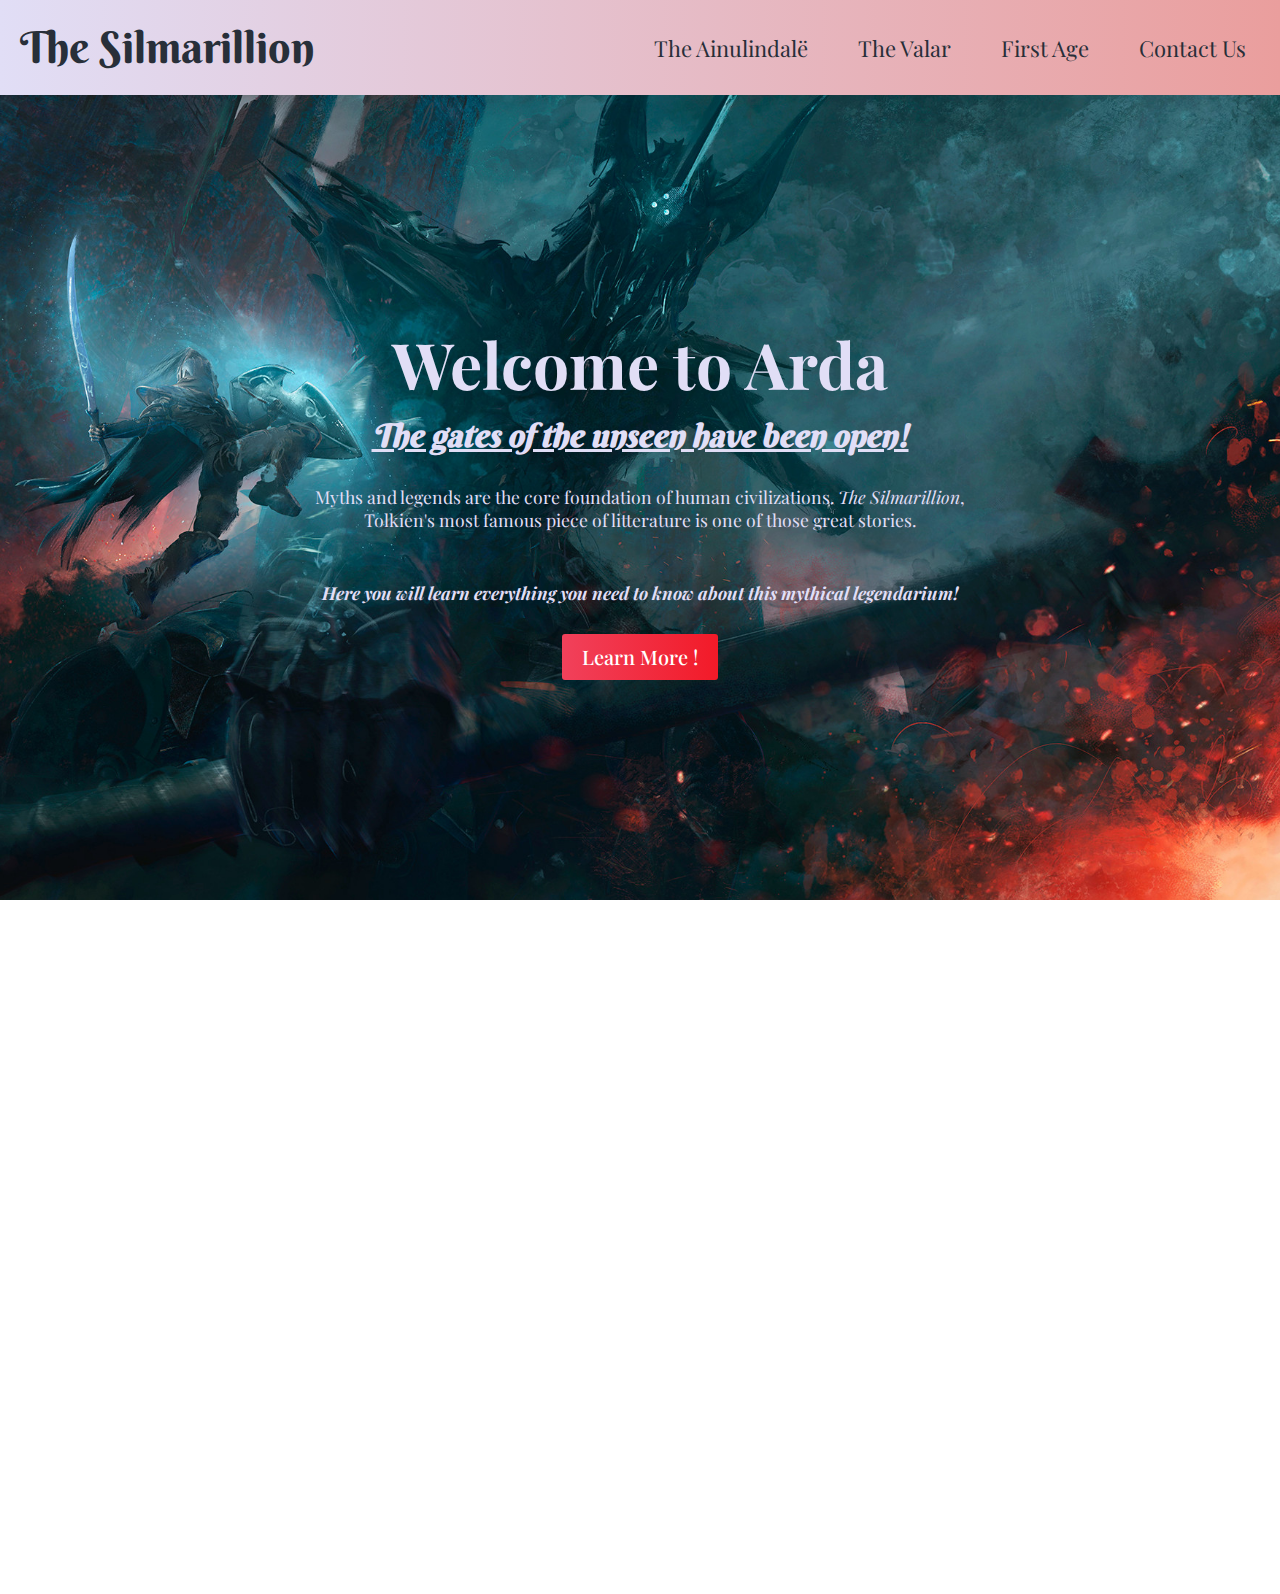
==== index.html @ ca3f46c8 "Second major commit to the home page" ====
<!DOCTYPE html>
<html lang="en">
  <head>
    <meta charset="UTF-8" />
    <meta http-equiv="X-UA-Compatible" content="IE=edge" />
    <meta name="viewport" content="width=device-width, initial-scale=1.0" />
    <!-- FONT PLAYFAIR DISPLAY -->
    <link rel="preconnect" href="https://fonts.googleapis.com" />
    <link rel="preconnect" href="https://fonts.gstatic.com" crossorigin />
    <link
      href="https://fonts.googleapis.com/css2?family=Playfair+Display:wght@500&display=swap"
      rel="stylesheet"
    />
    <!-- FONT BERSHIRE SWASH -->
    <link rel="preconnect" href="https://fonts.googleapis.com" />
    <link rel="preconnect" href="https://fonts.gstatic.com" crossorigin />
    <link
      href="https://fonts.googleapis.com/css2?family=Berkshire+Swash&display=swap"
      rel="stylesheet"
    />

    <link rel="stylesheet" href="style.css" />
    <title>The Silmarillion</title>
  </head>
  <body>
    <header>
      <nav class="navbar">
        <!-- LOGO -->
        <div class="logo"><a href="/index.html">The Silmarillion</a></div>
        <!-- Navigation Menus -->
        <ul class="nav-links">
          <!-- USING CHECKBOX HACK -->
          <input type="checkbox" id="checkbox_toggle" />
          <label for="checkbox_toggle" class="hamburger">&#9776;</label>
          <!-- NAVIGATION MENUS -->
          <div class="menu">
            <li><a href="./ainulindale.html">The Ainulindalë</a></li>
            <li><a href="/valar.html">The Valar</a></li>
            <li><a href="/first-age.html">First Age</a></li>
            <li><a href="/contact.html">Contact Us</a></li>
          </div>
        </ul>
      </nav>
    </header>
    <section class="cover-img">
      <div class="call-to-action">
        <h1 class="welcome">Welcome to Arda</h1>
        <h2 class="intro">The gates of the unseen have been open!</h2>
        <p class="prophecie">
          Myths and legends are the core foundation of human civilizations.
          <em>The Silmarillion</em>, Tolkien's most famous piece of litterature
          is one of those great stories.
        </p>
        <p class="prophecie">
          <strong
            ><em>
              Here you will learn everything you need to know about this
              mythical legendarium!
            </em></strong
          >
        </p>

        <button class="button">Learn More !</button>
      </div>
    </section>

    <h2 class="secondary-title">Explore Our Content</h2>
    <section class="table-content">
      <div>
        <img src="images/eru-illuvatar.jpg" alt="Eru Illuvatar" />
        <h3>The Ainulindalë</h3>
        <p>The Creation of Arda</p>
      </div>
      <div>
        <img src="images/manwe.jpg" alt="Manwe" />
        <h3>The Valar</h3>
        <p>Eru's angelic spirit</p>
      </div>
      <div>
        <img src="images/tree.jpg" alt="tree" />
        <h3>The First Age</h3>
        <p>In the beginning were the two trees...</p>
      </div>
    </section>

    <script src="script.js"></script>
    <footer class="footer">
      <p>Copyright &copy; 2022 Andreas Leoncedis & J.R.R. Tolkien Corporate</p>
    </footer>
  </body>
</html>
---- style.css ----
/* NAVBAR STYLING START */
* {
  margin: 0;
  padding: 0;
  box-sizing: border-box;
}

html {
  position: relative;
}

body,
html {
  height: 100%;
  width: 100%;
  overflow: auto;
}

a {
  text-decoration: none;
}

li {
  list-style: none;
}

.navbar {
  display: flex;
  align-items: center;
  justify-content: space-between;
  padding: 20px;
  background-image: linear-gradient(to right, #e1def6, #ea9e9d);
  color: #282f39;
  box-shadow: 0px 4 px 22px rgb(116 130 151 / 14%);
}

.nav-links a {
  color: #282f39;
}

/* LOGO */

.logo {
  font-size: 44px;
  font-family: "Berkshire Swash", cursive;
}

.logo a {
  text-decoration: none;
  color: #282f39;
}

.logo a:hover {
  color: #a095e6;
  border-radius: 5px;
  transition: 0.3s ease;
}

/* NAVBAR MENU */

.menu {
  display: flex;
  gap: 1em;
  font-size: 22px;
  font-family: "Playfair Display", serif;
}

.menu li a:hover {
  color: #fff;
  border-radius: 5px;
  transition: 0.3s ease;
  cursor: pointer;
}

.menu li {
  padding: 5px 14px;
}

/* COVER IMAGE */

.cover-img {
  background-image: url("images/silmarillion.jpg");
  height: 90%;
  background-position: center;
  background-repeat: no-repeat;
  background-size: cover;
  display: flex;
  justify-content: center;
}

/* CALL TO ACTION */

.call-to-action {
  font-family: "Playfair Display", serif;
  color: #e1def6;
  display: flex;
  flex-direction: column;
  align-items: center;
  gap: 10px;
  justify-content: center;
}

.welcome {
  font-size: 4rem;
}

.intro {
  font-size: 2rem;
  font-style: italic;
  font-family: "Berkshire Swash", cursive;
  text-decoration: underline;
}

.prophecie {
  max-width: 700px;
  text-align: center;
  margin: 20px;
  font-size: 1.1rem;
}

.button {
  background-image: linear-gradient(to right, #f1415b, #f21a28);
  color: #fff;
  border: none;
  border-radius: 3px;
  padding: 12px 20px;
  font-family: "Playfair Display", serif;
  font-size: 20px;
  font-weight: 500;
  line-height: 22px;
  transition: transform 1s;
}

.button:hover {
  box-shadow: none;
  cursor: pointer;
  transform: scale(1.05);
}

/* TABLE CONTENT SECTION */

.secondary-title {
}

.table-content {
  display: flex;
  justify-content: space-around;
  flex-direction: row;
  flex-wrap: wrap;
  background-image: linear-gradient(to right, #e1def6, #ea9e9d);
}

.table-content div img {
  background-size: contain;
  max-width: 500px;
  max-height: 600px;
  border-radius: 8px;
}

.table-content

/* FOOTER */

.footer {
  color: #e1def6;
  background-color: #0b222a;
  text-align: center;
}

/* RESPONSIVE NAVBAR MENU STARTS */
/* CHECKBOX HACK */

input[type="checkbox"] {
  display: none;
}

/* HAMBURGER MENU */

.hamburger {
  display: none;
  font-size: 24px;
  user-select: none;
}

/* APPLYING MEDIA QUERIES */

@media (max-width: 768px) {
  .menu {
    display: none;
    position: absolute;
    background-image: linear-gradient(to right, #e1def6, #ea9e9d);
    right: 0;
    left: 0;
    text-align: center;
    padding: 16px 0;
  }

  .menu li:hover {
    display: inline-block;
    color: #fff;
    transition: 0.3s ease;
  }

  .menu li + li {
    margin-top: 12px;
  }

  input[type="checkbox"]:checked ~ .menu {
    display: block;
  }

  .hamburger {
    display: block;
  }

  .call-to-action {
    text-align: center;
  }
}
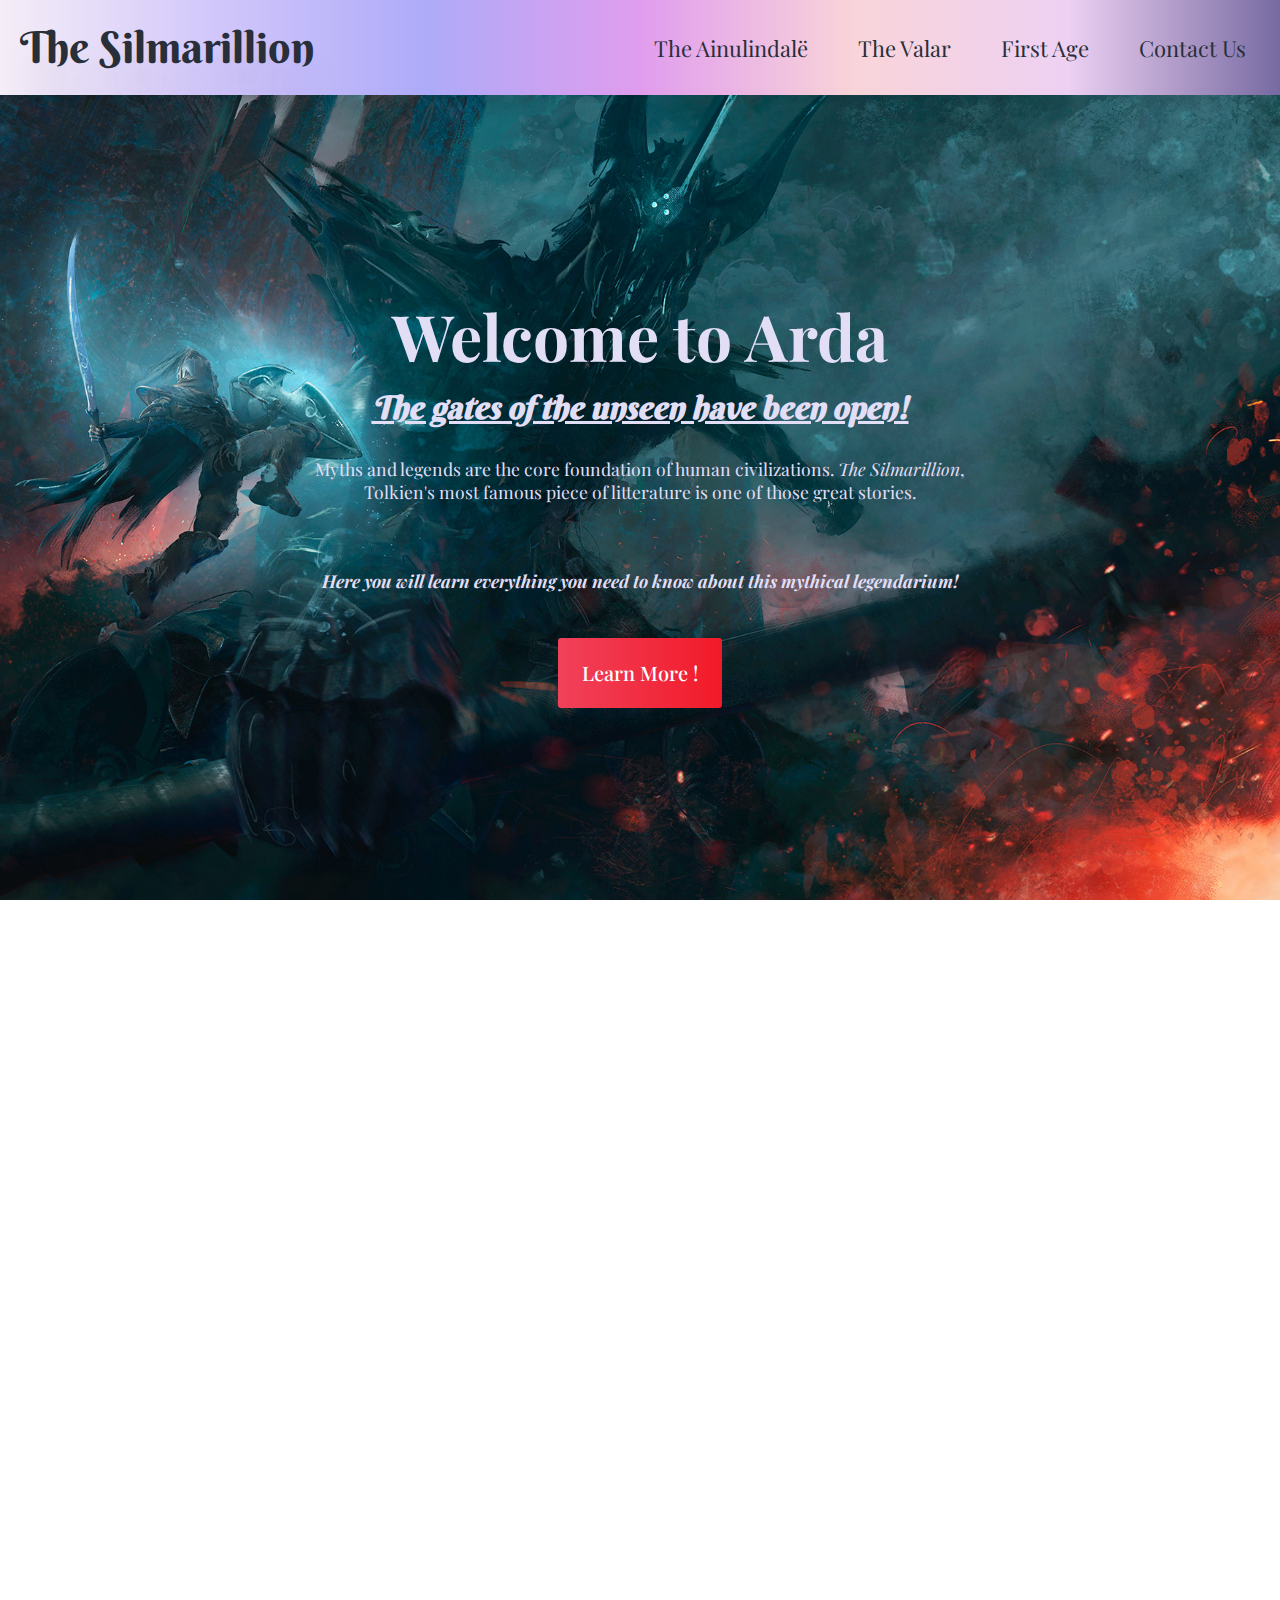
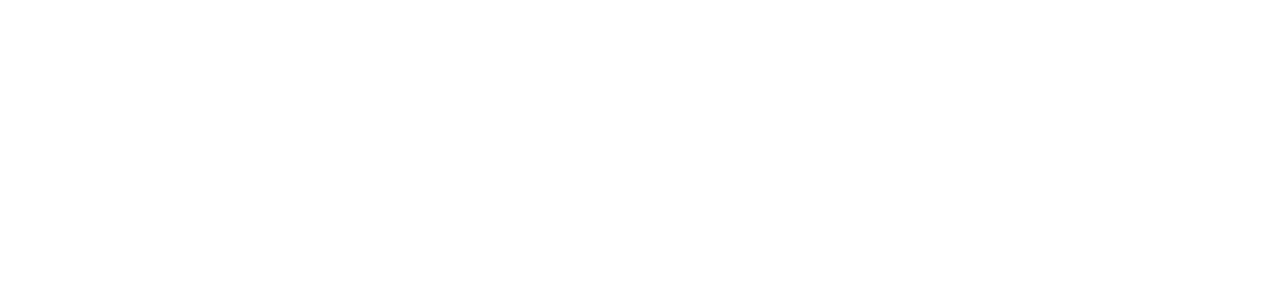
==== commit 9e74ac4b: "Home page advanced customization" ====
--- a/index.html
+++ b/index.html
@@ -60,26 +60,40 @@
           >
         </p>
 
-        <button class="button">Learn More !</button>
+        <a href="#"><button class="button">Learn More !</button></a>
       </div>
     </section>
 
     <h2 class="secondary-title">Explore Our Content</h2>
     <section class="table-content">
-      <div>
-        <img src="images/eru-illuvatar.jpg" alt="Eru Illuvatar" />
-        <h3>The Ainulindalë</h3>
-        <p>The Creation of Arda</p>
+      <div id="scroll-here">
+        <a href="/ainulindale.html"
+          ><img src="images/eru-illuvatar.jpg" alt="Eru Illuvatar"
+        /></a>
+        <div class="box-valar">
+          <h3 class="hover-underline-animation">
+            <a href="/ainulindale.html">The Ainulindalë</a>
+          </h3>
+          <p>The Creation of Arda</p>
+        </div>
       </div>
       <div>
-        <img src="images/manwe.jpg" alt="Manwe" />
-        <h3>The Valar</h3>
-        <p>Eru's angelic spirit</p>
+        <a href="/valar.html"><img src="images/manwe.jpg" alt="Manwe" /></a>
+        <div class="box-valar">
+          <h3 class="hover-underline-animation">
+            <a href="/valar.html">The Valar</a>
+          </h3>
+          <p>Eru's angelic spirit</p>
+        </div>
       </div>
       <div>
-        <img src="images/tree.jpg" alt="tree" />
-        <h3>The First Age</h3>
-        <p>In the beginning were the two trees...</p>
+        <a href="/first-age.html"><img src="images/tree.jpg" alt="tree" /></a>
+        <div class="box-valar">
+          <h3 class="hover-underline-animation">
+            <a href="/first-age.html">The First Age</a>
+          </h3>
+          <p>In the beginning were the two trees...</p>
+        </div>
       </div>
     </section>
 
--- a/style.css
+++ b/style.css
@@ -7,6 +7,17 @@
 
 html {
   position: relative;
+  background-image: linear-gradient(
+    to right,
+    #f5eef7,
+    #d2c7fb,
+    #aeabf8,
+    #e09dee,
+    #f9d4d9,
+    #eed1f3,
+    #776aa2
+  );
+  scroll-behavior: smooth;
 }
 
 body,
@@ -29,7 +40,16 @@
   align-items: center;
   justify-content: space-between;
   padding: 20px;
-  background-image: linear-gradient(to right, #e1def6, #ea9e9d);
+  background-image: linear-gradient(
+    to right,
+    #f5eef7,
+    #d2c7fb,
+    #aeabf8,
+    #e09dee,
+    #f9d4d9,
+    #eed1f3,
+    #776aa2
+  );
   color: #282f39;
   box-shadow: 0px 4 px 22px rgb(116 130 151 / 14%);
 }
@@ -48,6 +68,7 @@
 .logo a {
   text-decoration: none;
   color: #282f39;
+  text-shadow: 0 30px 40px rgba(0, 0, 0, 0.1);
 }
 
 .logo a:hover {
@@ -86,6 +107,7 @@
   background-size: cover;
   display: flex;
   justify-content: center;
+  box-shadow: 0 30px 40px rgba(0, 0, 0, 0.1);
 }
 
 /* CALL TO ACTION */
@@ -116,6 +138,7 @@
   text-align: center;
   margin: 20px;
   font-size: 1.1rem;
+  padding-bottom: 1rem;
 }
 
 .button {
@@ -123,7 +146,7 @@
   color: #fff;
   border: none;
   border-radius: 3px;
-  padding: 12px 20px;
+  padding: 1.5rem;
   font-family: "Playfair Display", serif;
   font-size: 20px;
   font-weight: 500;
@@ -140,6 +163,22 @@
 /* TABLE CONTENT SECTION */
 
 .secondary-title {
+  text-align: center;
+  font-family: "Playfair Display", serif;
+  font-size: 2.5rem;
+  padding: 4rem;
+  background-image: linear-gradient(
+    to right,
+    #f5eef7,
+    #d2c7fb,
+    #aeabf8,
+    #e09dee,
+    #f9d4d9,
+    #eed1f3,
+    #776aa2
+  );
+  font-family: "Berkshire Swash", cursive;
+  text-decoration: underline;
 }
 
 .table-content {
@@ -147,7 +186,16 @@
   justify-content: space-around;
   flex-direction: row;
   flex-wrap: wrap;
-  background-image: linear-gradient(to right, #e1def6, #ea9e9d);
+  background-image: linear-gradient(
+    to right,
+    #f5eef7,
+    #d2c7fb,
+    #aeabf8,
+    #e09dee,
+    #f9d4d9,
+    #eed1f3,
+    #776aa2
+  );
 }
 
 .table-content div img {
@@ -155,16 +203,79 @@
   max-width: 500px;
   max-height: 600px;
   border-radius: 8px;
-}
-
-.table-content
+  box-shadow: 0px 5px 10px 0px rgba(0, 0, 0, 0.5);
+  transition: transform 1s;
+}
+
+.table-content div img:hover {
+  cursor: pointer;
+  transform: scale(1.05);
+}
+
+.box-valar {
+  text-align: center;
+  padding: 3rem;
+  position: relative;
+}
+
+.box-valar h3 {
+  font-size: 1.7rem;
+  font-family: "Berkshire Swash", cursive;
+}
+
+.box-valar h3 a {
+  list-style: none;
+  text-decoration: none;
+  color: #282f39;
+}
+
+.box-valar p {
+  padding-top: 1rem;
+  font-size: 1.1rem;
+}
+
+/* Hover Underline Animation */
+
+.hover-underline-animation {
+  display: inline-block;
+  position: relative;
+  cursor: pointer;
+}
+
+.hover-underline-animation:after {
+  content: "";
+  position: absolute;
+  width: 100%;
+  transform: scaleX(0);
+  height: 2px;
+  bottom: 0;
+  left: 0;
+  background-color: #282f39;
+  transform-origin: bottom right;
+  transition: transform 0.25s ease-out;
+}
+
+.hover-underline-animation:hover:after {
+  transform: scaleX(1);
+  transform-origin: bottom left;
+}
 
 /* FOOTER */
 
 .footer {
-  color: #e1def6;
-  background-color: #0b222a;
+  color: #282f39;
+  background-image: linear-gradient(
+    to right,
+    #f5eef7,
+    #d2c7fb,
+    #aeabf8,
+    #e09dee,
+    #f9d4d9,
+    #eed1f3,
+    #776aa2
+  );
   text-align: center;
+  padding: 1rem;
 }
 
 /* RESPONSIVE NAVBAR MENU STARTS */
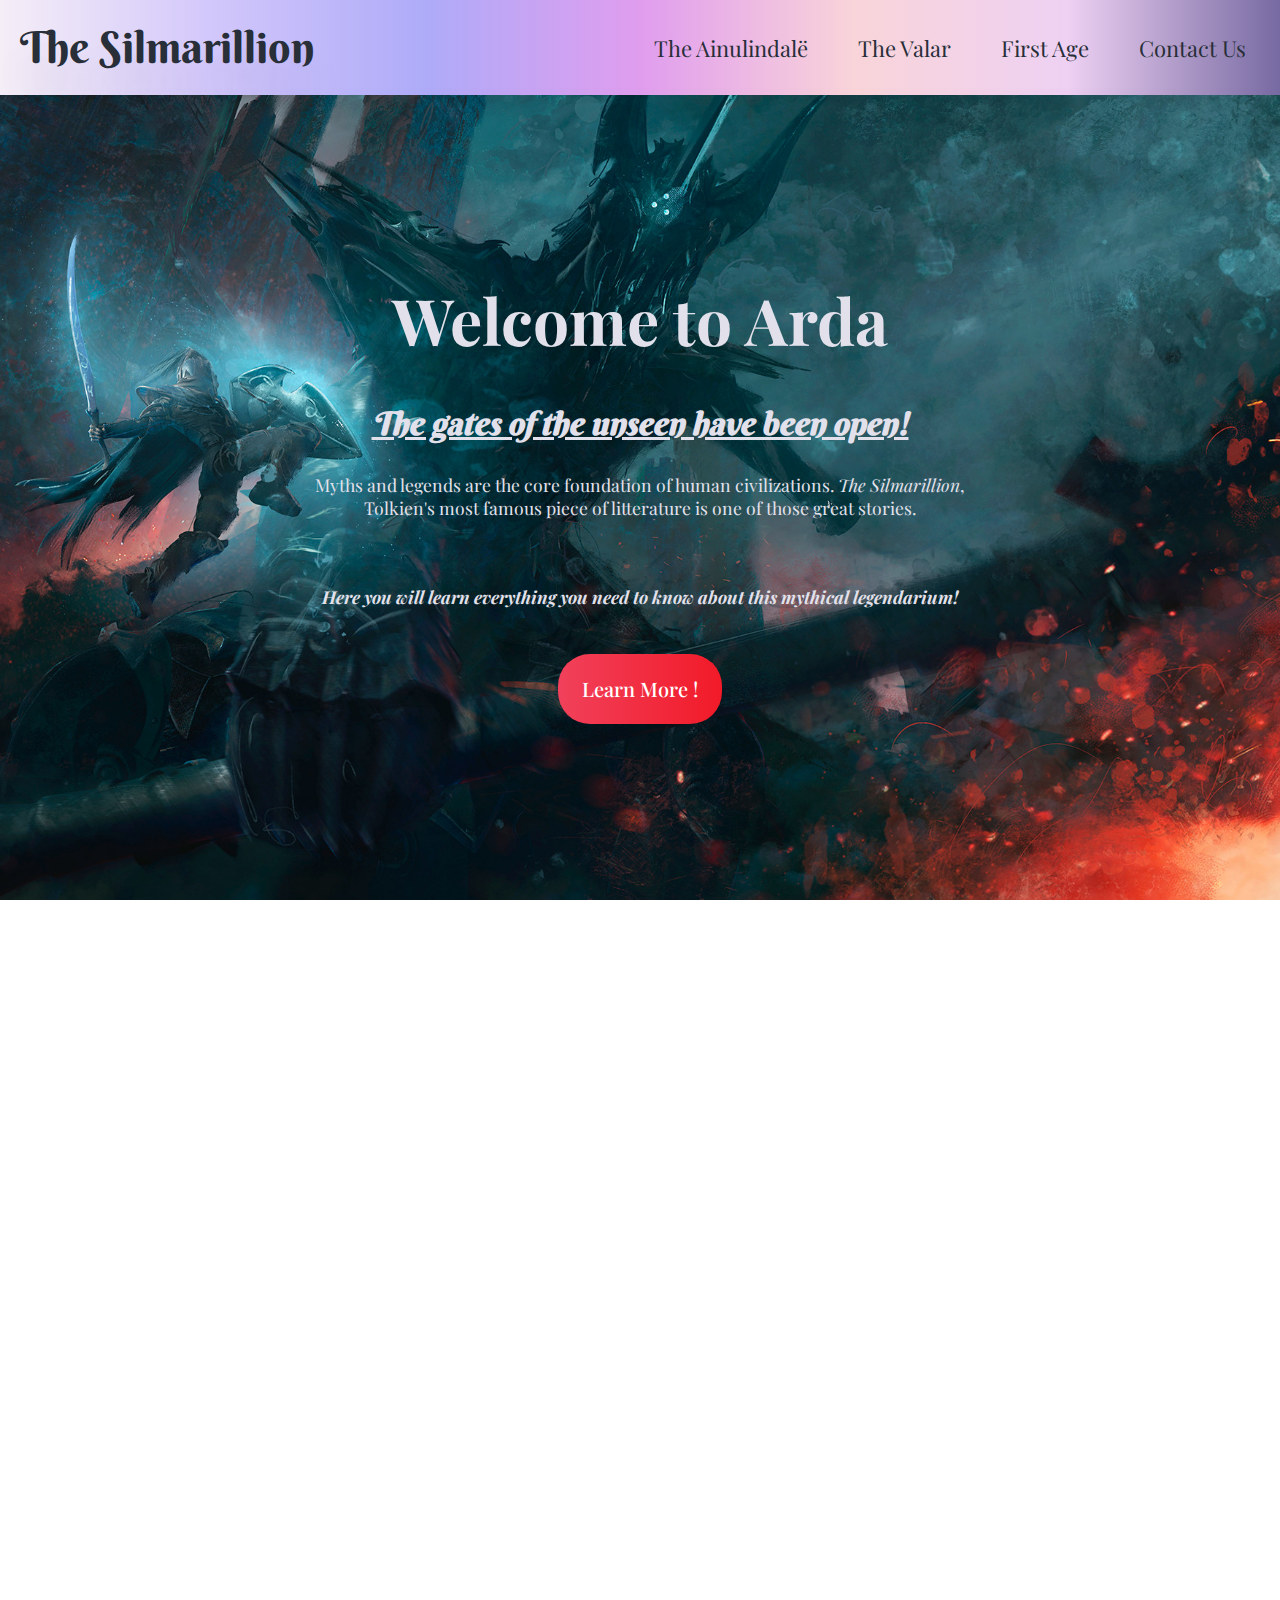
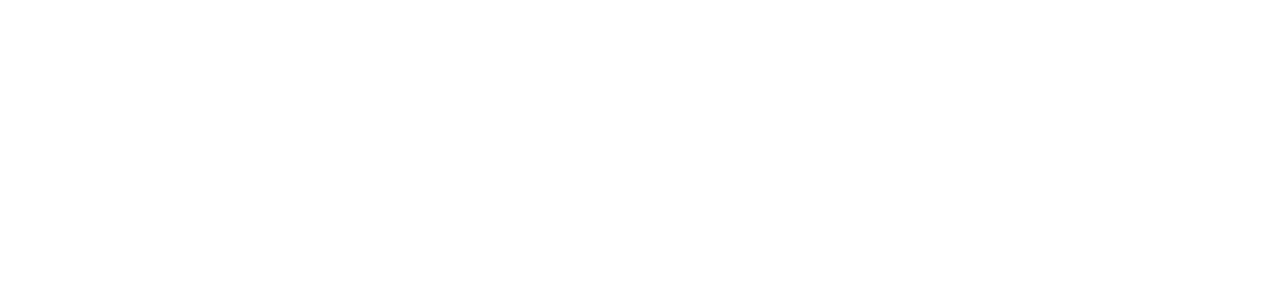
==== commit 8646e782: "Valar page in progress" ====
--- a/index.html
+++ b/index.html
@@ -42,6 +42,9 @@
         </ul>
       </nav>
     </header>
+
+    <!-- FIRST SECTION -->
+
     <section class="cover-img">
       <div class="call-to-action">
         <h1 class="welcome">Welcome to Arda</h1>
@@ -64,6 +67,8 @@
       </div>
     </section>
 
+    <!-- SECOND SECTION -->
+
     <h2 class="secondary-title">Explore Our Content</h2>
     <section class="table-content">
       <div id="scroll-here">
@@ -74,7 +79,7 @@
           <h3 class="hover-underline-animation">
             <a href="/ainulindale.html">The Ainulindalë</a>
           </h3>
-          <p>The Creation of Arda</p>
+          <p>The Creation of Eä, the known Universe.</p>
         </div>
       </div>
       <div>
--- a/style.css
+++ b/style.css
@@ -110,11 +110,22 @@
   box-shadow: 0 30px 40px rgba(0, 0, 0, 0.1);
 }
 
+.cover-img2 {
+  background-image: url("images/bryan-goff-f7YQo-eYHdM-unsplash.jpg");
+  height: 90%;
+  background-position: center;
+  background-repeat: no-repeat;
+  background-size: cover;
+  display: flex;
+  justify-content: center;
+  box-shadow: 0 30px 40px rgba(0, 0, 0, 0.1);
+}
+
 /* CALL TO ACTION */
 
 .call-to-action {
   font-family: "Playfair Display", serif;
-  color: #e1def6;
+  color: #e2e1eb;
   display: flex;
   flex-direction: column;
   align-items: center;
@@ -124,6 +135,7 @@
 
 .welcome {
   font-size: 4rem;
+  padding-bottom: 2rem;
 }
 
 .intro {
@@ -145,7 +157,7 @@
   background-image: linear-gradient(to right, #f1415b, #f21a28);
   color: #fff;
   border: none;
-  border-radius: 3px;
+  border-radius: 2rem;
   padding: 1.5rem;
   font-family: "Playfair Display", serif;
   font-size: 20px;
@@ -212,6 +224,36 @@
   transform: scale(1.05);
 }
 
+/* PAGE AINUIDALE */
+
+.eru {
+  display: flex;
+  flex-direction: column;
+  justify-content: center;
+  align-items: center;
+  text-align: center;
+  font-size: 1.2rem;
+}
+
+.eru img {
+  background-size: contain;
+  max-width: 600px;
+  max-height: 700px;
+  border-radius: 8px;
+  box-shadow: 0px 5px 10px 0px rgba(0, 0, 0, 0.5);
+  transition: transform 1s;
+  margin-bottom: 3rem;
+}
+
+.text-illu {
+  display: block;
+  max-width: 900px;
+  line-height: 1.7;
+  font-size: 1.25rem;
+  font-family: "Playfair Display", serif;
+  margin: 10px;
+}
+
 .box-valar {
   text-align: center;
   padding: 3rem;
@@ -232,6 +274,73 @@
 .box-valar p {
   padding-top: 1rem;
   font-size: 1.1rem;
+}
+
+/* PAGE VALAR */
+
+.title-page-valar {
+  text-align: center;
+  position: relative;
+  font-family: "Playfair Display", serif;
+}
+
+.title-page-valar h1 {
+  font-size: 3rem;
+  padding: 1rem;
+  margin: 1rem;
+}
+
+.title-page-valar h2 {
+  font-size: 1.7rem;
+  font-family: "Berkshire Swash", cursive;
+  padding: 1rem;
+  margin-bottom: 1rem;
+  text-decoration: underline;
+}
+
+.grid-template {
+  display: grid;
+  text-align: center;
+  grid-template-columns: repeat(2, 1fr);
+  grid-template-rows: repeat(2, 1fr);
+  column-gap: 0.5rem;
+  row-gap: 0.5rem;
+}
+
+.grid-template img {
+  max-width: 600px;
+  max-height: 700px;
+  padding-bottom: 1rem;
+}
+
+.god-1,
+.god-2,
+.god-3,
+.god-4 {
+  border: #282f39 solid 2px;
+  margin: 2rem;
+}
+
+.grid-template h3 {
+  font-size: 2rem;
+  padding: 2rem;
+  text-decoration: underline;
+}
+
+.grid-template p {
+  font-size: 1.1rem;
+  font-family: "Playfair Display", serif;
+  text-align: center;
+}
+
+.god-1 {
+  grid-column-start: 1;
+  grid-column-end: 2;
+}
+
+.god-2 {
+  grid-column-start: 2;
+  grid-column-end: 2;
 }
 
 /* Hover Underline Animation */
@@ -260,6 +369,24 @@
   transform-origin: bottom left;
 }
 
+/* CONTACT US FORM */
+
+.row h1 {
+  font-family: "Berkshire Swash", cursive;
+  font-weight: 600;
+  font-size: 72px;
+  color: #282f39;
+  text-align: center;
+}
+
+.row h4 {
+  font-family: "Playfair Display", serif;
+  font-weight: 400;
+  font-size: 20px;
+  color: #282f39;
+  line-height: 1.5;
+}
+
 /* FOOTER */
 
 .footer {
